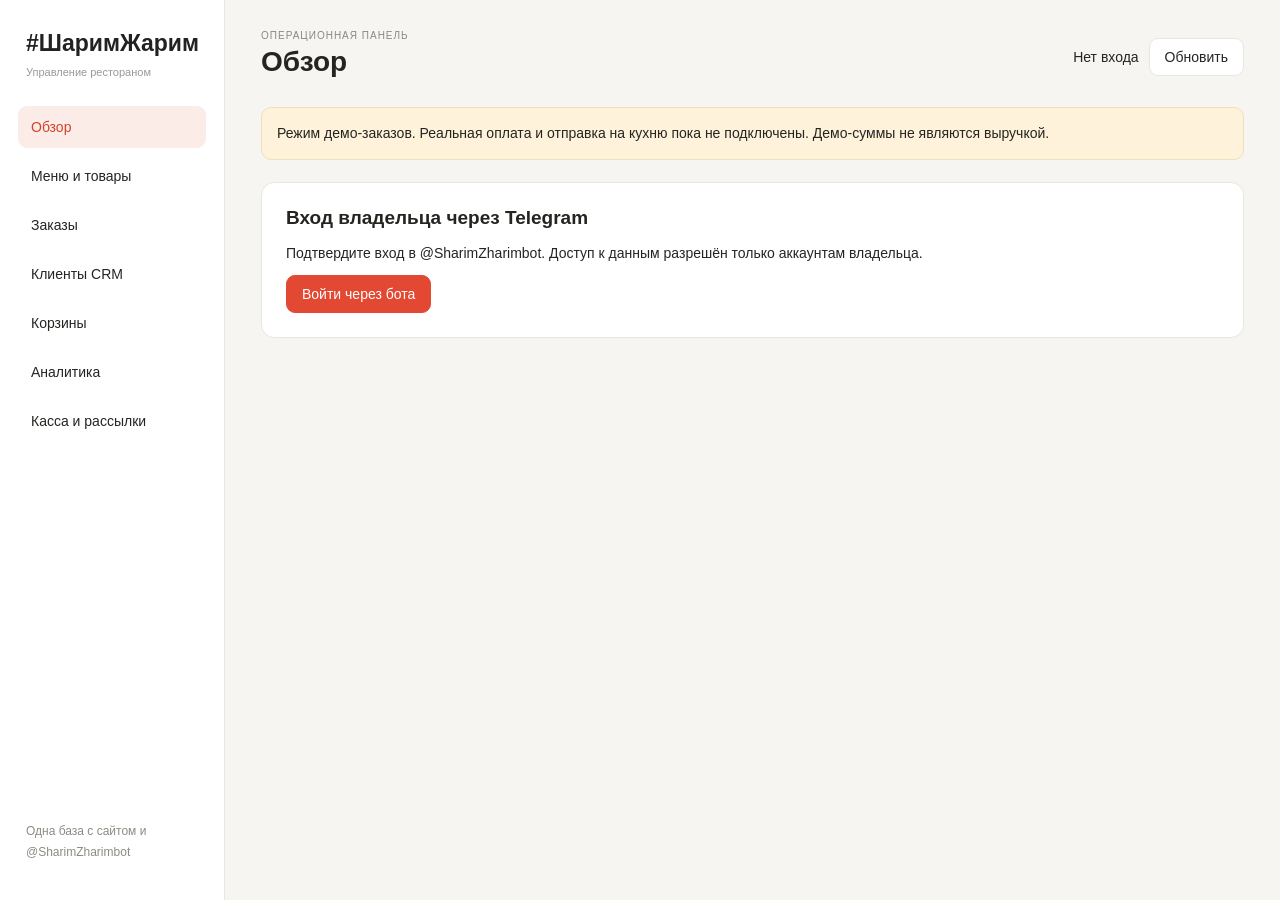
==== admin/index.html @ 523b8c11 "Connect menu and admin to shared customer catalog" ====
<!doctype html>
<html lang="ru"><head><meta charset="utf-8"><meta name="viewport" content="width=device-width,initial-scale=1"><title>ШаримЖарим · Админка</title>
<link rel="stylesheet" href="../admin.css"><script type="module" src="../admin.js"></script></head>
<body><aside><a class="brand" href="https://mpsklad1.github.io/sharimzharim-menu-preview/">#ШаримЖарим<span>Управление рестораном</span></a>
<nav><button data-view="overview" class="selected">Обзор</button><button data-view="products">Меню и товары</button><button data-view="orders">Заказы</button><button data-view="customers">Клиенты CRM</button><button data-view="carts">Корзины</button><button data-view="analytics">Аналитика</button><button data-view="integrations">Касса и рассылки</button></nav>
<div class="aside-foot">Одна база с сайтом и<br>@SharimZharimbot</div></aside>
<main><header><div><p class="eyebrow">Операционная панель</p><h1 id="title">Обзор</h1></div><div class="actions"><span id="identity">Нет входа</span><button id="refresh">Обновить</button><button id="logout" hidden>Выйти</button></div></header>
<div class="notice">Режим демо-заказов. Реальная оплата и отправка на кухню пока не подключены. Демо-суммы не являются выручкой.</div>
<section id="login"><h2>Вход владельца через Telegram</h2><p>Подтвердите вход в @SharimZharimbot. Доступ к данным разрешён только аккаунтам владельца.</p><button class="primary" id="login-start">Войти через бота</button><div id="login-progress"></div></section>
<section id="content" hidden></section><p class="muted" id="sync-status"></p><div id="message" role="status" aria-live="polite"></div></main>
<dialog id="editor"><form id="product-form"><div class="dialog-head"><h2>Товар в общем меню</h2><button type="button" data-close>×</button></div>
<div class="fields"><label>Название<input name="name" required maxlength="100"></label><label>Категория<select name="category"><option>Шаверма</option><option value="На булке">Бургеры</option><option>В листьях</option><option>Курица</option><option>Фритюр</option><option>Закуски</option></select></label><label>Цена, ₽<input name="price" type="number" min="0" max="100000" step="1" required></label><label>Вес / порция<input name="weight" required maxlength="40"></label><label>Статус<select name="status"><option value="active">В продаже</option><option value="out">Нет в наличии</option><option value="draft">Черновик</option><option value="archived">Архив</option></select></label><label>Фото PNG, JPEG, WebP · до 1 МБ<input name="photo" type="file" accept="image/png,image/jpeg,image/webp"></label><label class="wide">Описание<textarea name="description" rows="3" maxlength="2000"></textarea></label>
<details class="wide"><summary>Добавки и варианты порции</summary><p class="muted">Эти цены также используются сервером при расчёте заказа. Формат JSON.</p><label>Группы добавок<textarea name="option_groups" rows="8"></textarea></label><label>Варианты порции<textarea name="variants" rows="5"></textarea></label></details></div>
<p id="editor-error" role="alert"></p><div class="dialog-foot"><button type="button" id="archive">Убрать из меню</button><button type="submit" class="primary">Сохранить в общей базе</button></div></form></dialog>
<dialog id="customer"><div class="dialog-head"><h2>Карточка клиента</h2><button type="button" data-close>×</button></div><div id="customer-content"></div></dialog>
</body></html>
---- admin.css ----
:root{font-family:Inter,-apple-system,BlinkMacSystemFont,"Segoe UI",sans-serif;color:#252421;background:#f6f5f1;font-size:14px;--red:#e34932;--line:#e7e6e0}*{box-sizing:border-box}body{margin:0}button,input,select,textarea{font:inherit}button{cursor:pointer;border:1px solid var(--line);background:white;border-radius:9px;padding:10px 15px;color:inherit}button:disabled{opacity:.55;cursor:wait}button:hover{border-color:#b2b0a8}.primary{background:var(--red);color:white;border-color:var(--red)}aside{position:fixed;inset:0 auto 0 0;width:225px;background:#fff;border-right:1px solid var(--line);padding:30px 18px;display:flex;flex-direction:column}.brand{font-weight:800;color:#222;text-decoration:none;font-size:23px;padding:0 8px 28px}.brand span{display:block;font-size:11px;color:#999;font-weight:400;margin-top:9px}nav{display:grid;gap:7px}nav button{text-align:left;border:0;background:transparent;padding:13px}.selected{background:#fbece7!important;color:#d4422d}.aside-foot{margin-top:auto;font-size:12px;line-height:1.7;color:#8c8b83;padding:8px}main{margin-left:225px;padding:30px 36px;max-width:1580px}header{display:flex;justify-content:space-between;align-items:center;gap:20px;margin-bottom:24px}h1{font-size:28px;margin:5px 0}h2{font-size:19px;margin:0 0 16px}.eyebrow{text-transform:uppercase;letter-spacing:.1em;color:#888;font-size:10px;margin:0}.actions{display:flex;gap:10px;align-items:center}.notice{background:#fff2db;border:1px solid #f1dfba;border-radius:10px;line-height:1.5;padding:15px;margin-bottom:22px}section{background:white;border:1px solid var(--line);border-radius:13px;padding:24px}.cards{display:grid;grid-template-columns:repeat(4,1fr);gap:14px}.card{border:1px solid var(--line);border-radius:10px;padding:18px}.card strong{display:block;font-size:27px;margin:12px 0 5px}.muted,small{color:#888;font-size:12px;line-height:1.5}small{display:block}.toolbar{display:flex;gap:12px;justify-content:space-between;align-items:center;margin-bottom:18px;flex-wrap:wrap}input,select,textarea{padding:10px;border:1px solid #dcdad4;border-radius:8px;background:white;min-width:0}input[type=search]{min-width:250px}table{width:100%;border-collapse:collapse;text-align:left;font-size:13px}th{font-weight:500;color:#8a887f;font-size:11px}td,th{padding:13px 9px;border-bottom:1px solid #eee}.table-wrap{overflow:auto}.badge{display:inline-block;background:#f6f1dd;color:#837122;border-radius:5px;padding:4px 8px;font-size:11px}.photo{width:44px;height:44px;display:inline-block;flex-shrink:0;border-radius:8px;background-color:#f2f0e9;background-repeat:no-repeat}.product-cell{display:flex;gap:12px;align-items:center}.empty{padding:35px;color:#888;text-align:center}a{color:#ba422e}dialog{border:1px solid var(--line);border-radius:15px;padding:24px;max-width:750px;width:calc(100% - 28px);max-height:90vh;overflow:auto}dialog::backdrop{background:#20201c66}.dialog-head,.dialog-foot{display:flex;justify-content:space-between;align-items:center;gap:12px}.dialog-head button{border:0;font-size:23px;padding:3px 9px}.dialog-foot{margin-top:24px}.fields{display:grid;grid-template-columns:1fr 1fr;gap:16px;margin-top:15px}label{display:grid;gap:8px;font-size:12px}.wide{grid-column:1/-1}details label{margin-top:12px}textarea{width:100%;resize:vertical}#message:not(:empty){position:fixed;bottom:24px;right:24px;background:#242421;color:white;padding:13px 20px;border-radius:10px;max-width:450px}#editor-error{color:#b32725}ul{padding-left:20px;line-height:1.8}.profile-stat{font-size:17px;font-weight:600}.profile-history{margin-top:24px}.alert{color:#a9412c}.spark{margin-top:24px;padding:20px;background:#faf9f5;border-radius:9px;line-height:1.7}[hidden]{display:none!important}@media(max-width:900px){aside{position:static;width:auto;padding:16px}.brand{padding-bottom:14px}nav{display:flex;overflow:auto}nav button{white-space:nowrap}.aside-foot{display:none}main{margin:0;padding:20px}.cards{grid-template-columns:1fr 1fr}header{align-items:flex-start;flex-direction:column}.actions{flex-wrap:wrap}.fields{grid-template-columns:1fr}.wide{grid-column:1}.cards strong{font-size:23px}}
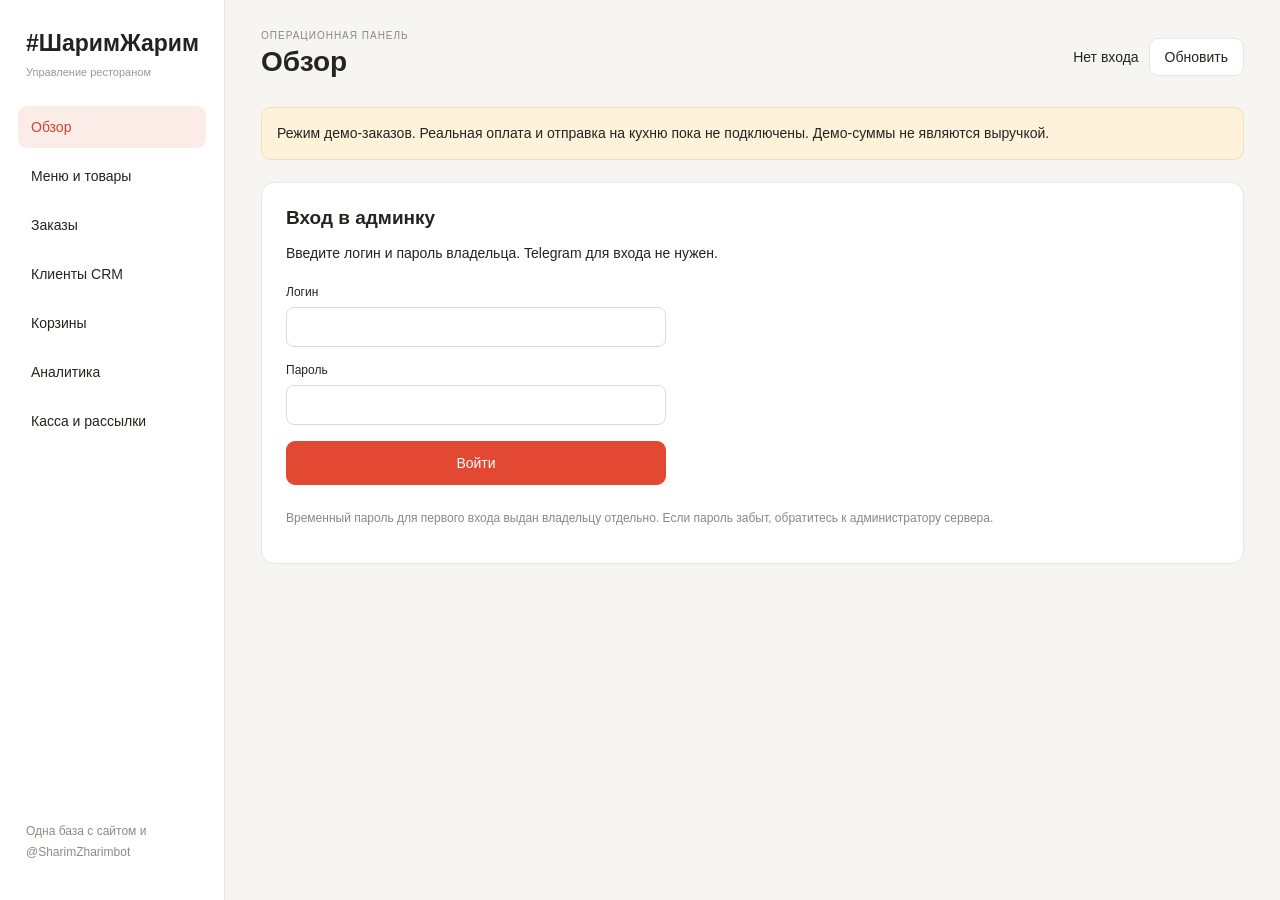
==== commit 389ecd53: "Publish owner login and password authentication" ====
--- a/admin/index.html
+++ b/admin/index.html
@@ -1,12 +1,13 @@
 <!doctype html>
 <html lang="ru"><head><meta charset="utf-8"><meta name="viewport" content="width=device-width,initial-scale=1"><title>ШаримЖарим · Админка</title>
-<link rel="stylesheet" href="../admin.css"><script type="module" src="../admin.js"></script></head>
-<body><aside><a class="brand" href="https://mpsklad1.github.io/sharimzharim-menu-preview/">#ШаримЖарим<span>Управление рестораном</span></a>
+<meta name="referrer" content="no-referrer"><meta http-equiv="Content-Security-Policy" content="default-src 'self'; script-src 'self'; style-src 'self' 'unsafe-inline'; connect-src 'self' https://sharim.176-222-53-108.sslip.io; img-src 'self' data: https://sharim.176-222-53-108.sslip.io; object-src 'none'; base-uri 'self'; form-action 'none'"><link rel="stylesheet" href="../admin.css?v=20261002-password"><script type="module" src="../admin.js?v=20261002-password"></script></head>
+<body><aside><a class="brand" href="../">#ШаримЖарим<span>Управление рестораном</span></a>
 <nav><button data-view="overview" class="selected">Обзор</button><button data-view="products">Меню и товары</button><button data-view="orders">Заказы</button><button data-view="customers">Клиенты CRM</button><button data-view="carts">Корзины</button><button data-view="analytics">Аналитика</button><button data-view="integrations">Касса и рассылки</button></nav>
 <div class="aside-foot">Одна база с сайтом и<br>@SharimZharimbot</div></aside>
-<main><header><div><p class="eyebrow">Операционная панель</p><h1 id="title">Обзор</h1></div><div class="actions"><span id="identity">Нет входа</span><button id="refresh">Обновить</button><button id="logout" hidden>Выйти</button></div></header>
+<main><header><div><p class="eyebrow">Операционная панель</p><h1 id="title">Обзор</h1></div><div class="actions"><span id="identity">Нет входа</span><button id="refresh">Обновить</button><button id="change-password" hidden>Сменить пароль</button><button id="logout" hidden>Выйти</button></div></header>
 <div class="notice">Режим демо-заказов. Реальная оплата и отправка на кухню пока не подключены. Демо-суммы не являются выручкой.</div>
-<section id="login"><h2>Вход владельца через Telegram</h2><p>Подтвердите вход в @SharimZharimbot. Доступ к данным разрешён только аккаунтам владельца.</p><button class="primary" id="login-start">Войти через бота</button><div id="login-progress"></div></section>
+<section id="login"><h2>Вход в админку</h2><p>Введите логин и пароль владельца. Telegram для входа не нужен.</p><form id="login-form" class="auth-form"><label>Логин<input name="username" autocomplete="username" autocapitalize="none" spellcheck="false" required maxlength="64"></label><label>Пароль<input name="password" type="password" autocomplete="current-password" required maxlength="128"></label><p id="login-error" class="auth-error" role="alert" aria-live="polite"></p><button class="primary" type="submit">Войти</button></form><p class="muted">Временный пароль для первого входа выдан владельцу отдельно. Если пароль забыт, обратитесь к администратору сервера.</p></section>
+<section id="password-change" hidden><h2>Смена пароля</h2><p id="password-note"></p><form id="password-form" class="auth-form"><input name="username" autocomplete="username" hidden><label>Текущий пароль<input name="current_password" type="password" autocomplete="current-password" required maxlength="128"></label><label>Новый пароль<input name="new_password" type="password" autocomplete="new-password" required minlength="12" maxlength="128" aria-describedby="password-hint"></label><label>Повторите новый пароль<input name="confirm_password" type="password" autocomplete="new-password" required minlength="12" maxlength="128"></label><p id="password-hint" class="muted">От 12 символов. Используйте уникальный пароль, который нигде больше не применяется.</p><p id="password-error" class="auth-error" role="alert" aria-live="polite"></p><button class="primary" type="submit">Сохранить пароль и войти</button><button type="button" id="password-cancel" hidden>Отмена</button></form></section>
 <section id="content" hidden></section><p class="muted" id="sync-status"></p><div id="message" role="status" aria-live="polite"></div></main>
 <dialog id="editor"><form id="product-form"><div class="dialog-head"><h2>Товар в общем меню</h2><button type="button" data-close>×</button></div>
 <div class="fields"><label>Название<input name="name" required maxlength="100"></label><label>Категория<select name="category"><option>Шаверма</option><option value="На булке">Бургеры</option><option>В листьях</option><option>Курица</option><option>Фритюр</option><option>Закуски</option></select></label><label>Цена, ₽<input name="price" type="number" min="0" max="100000" step="1" required></label><label>Вес / порция<input name="weight" required maxlength="40"></label><label>Статус<select name="status"><option value="active">В продаже</option><option value="out">Нет в наличии</option><option value="draft">Черновик</option><option value="archived">Архив</option></select></label><label>Фото PNG, JPEG, WebP · до 1 МБ<input name="photo" type="file" accept="image/png,image/jpeg,image/webp"></label><label class="wide">Описание<textarea name="description" rows="3" maxlength="2000"></textarea></label>
--- a/admin.css
+++ b/admin.css
@@ -1 +1,2 @@
 :root{font-family:Inter,-apple-system,BlinkMacSystemFont,"Segoe UI",sans-serif;color:#252421;background:#f6f5f1;font-size:14px;--red:#e34932;--line:#e7e6e0}*{box-sizing:border-box}body{margin:0}button,input,select,textarea{font:inherit}button{cursor:pointer;border:1px solid var(--line);background:white;border-radius:9px;padding:10px 15px;color:inherit}button:disabled{opacity:.55;cursor:wait}button:hover{border-color:#b2b0a8}.primary{background:var(--red);color:white;border-color:var(--red)}aside{position:fixed;inset:0 auto 0 0;width:225px;background:#fff;border-right:1px solid var(--line);padding:30px 18px;display:flex;flex-direction:column}.brand{font-weight:800;color:#222;text-decoration:none;font-size:23px;padding:0 8px 28px}.brand span{display:block;font-size:11px;color:#999;font-weight:400;margin-top:9px}nav{display:grid;gap:7px}nav button{text-align:left;border:0;background:transparent;padding:13px}.selected{background:#fbece7!important;color:#d4422d}.aside-foot{margin-top:auto;font-size:12px;line-height:1.7;color:#8c8b83;padding:8px}main{margin-left:225px;padding:30px 36px;max-width:1580px}header{display:flex;justify-content:space-between;align-items:center;gap:20px;margin-bottom:24px}h1{font-size:28px;margin:5px 0}h2{font-size:19px;margin:0 0 16px}.eyebrow{text-transform:uppercase;letter-spacing:.1em;color:#888;font-size:10px;margin:0}.actions{display:flex;gap:10px;align-items:center}.notice{background:#fff2db;border:1px solid #f1dfba;border-radius:10px;line-height:1.5;padding:15px;margin-bottom:22px}section{background:white;border:1px solid var(--line);border-radius:13px;padding:24px}.cards{display:grid;grid-template-columns:repeat(4,1fr);gap:14px}.card{border:1px solid var(--line);border-radius:10px;padding:18px}.card strong{display:block;font-size:27px;margin:12px 0 5px}.muted,small{color:#888;font-size:12px;line-height:1.5}small{display:block}.toolbar{display:flex;gap:12px;justify-content:space-between;align-items:center;margin-bottom:18px;flex-wrap:wrap}input,select,textarea{padding:10px;border:1px solid #dcdad4;border-radius:8px;background:white;min-width:0}input[type=search]{min-width:250px}table{width:100%;border-collapse:collapse;text-align:left;font-size:13px}th{font-weight:500;color:#8a887f;font-size:11px}td,th{padding:13px 9px;border-bottom:1px solid #eee}.table-wrap{overflow:auto}.badge{display:inline-block;background:#f6f1dd;color:#837122;border-radius:5px;padding:4px 8px;font-size:11px}.photo{width:44px;height:44px;display:inline-block;flex-shrink:0;border-radius:8px;background-color:#f2f0e9;background-repeat:no-repeat}.product-cell{display:flex;gap:12px;align-items:center}.empty{padding:35px;color:#888;text-align:center}a{color:#ba422e}dialog{border:1px solid var(--line);border-radius:15px;padding:24px;max-width:750px;width:calc(100% - 28px);max-height:90vh;overflow:auto}dialog::backdrop{background:#20201c66}.dialog-head,.dialog-foot{display:flex;justify-content:space-between;align-items:center;gap:12px}.dialog-head button{border:0;font-size:23px;padding:3px 9px}.dialog-foot{margin-top:24px}.fields{display:grid;grid-template-columns:1fr 1fr;gap:16px;margin-top:15px}label{display:grid;gap:8px;font-size:12px}.wide{grid-column:1/-1}details label{margin-top:12px}textarea{width:100%;resize:vertical}#message:not(:empty){position:fixed;bottom:24px;right:24px;background:#242421;color:white;padding:13px 20px;border-radius:10px;max-width:450px}#editor-error{color:#b32725}ul{padding-left:20px;line-height:1.8}.profile-stat{font-size:17px;font-weight:600}.profile-history{margin-top:24px}.alert{color:#a9412c}.spark{margin-top:24px;padding:20px;background:#faf9f5;border-radius:9px;line-height:1.7}[hidden]{display:none!important}@media(max-width:900px){aside{position:static;width:auto;padding:16px}.brand{padding-bottom:14px}nav{display:flex;overflow:auto}nav button{white-space:nowrap}.aside-foot{display:none}main{margin:0;padding:20px}.cards{grid-template-columns:1fr 1fr}header{align-items:flex-start;flex-direction:column}.actions{flex-wrap:wrap}.fields{grid-template-columns:1fr}.wide{grid-column:1}.cards strong{font-size:23px}}
+.auth-form{display:grid;gap:16px;max-width:380px;margin:24px 0}.auth-form input{width:100%;font-size:16px}.auth-form button{min-height:44px}.auth-error{color:#a5291a;line-height:1.5;margin:0}.auth-error:empty{display:none}.auth-form input:focus-visible{outline:3px solid #e3493240;outline-offset:2px}#password-note{line-height:1.6}
